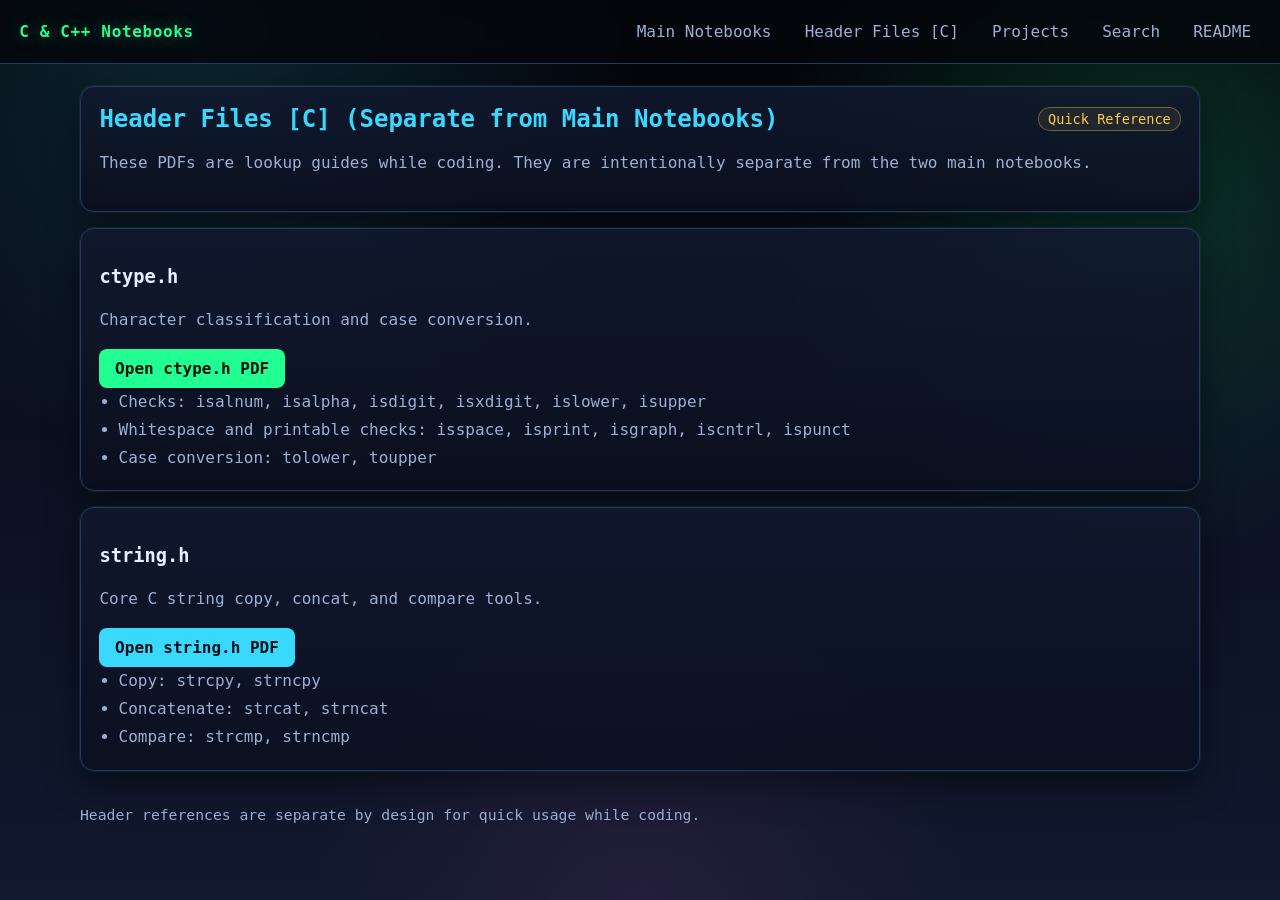
==== docs/pages/headers.html @ 9862971d "Add initial project structure with HTML, CSS, and JavaScript files - Created LICENSE file with MIT L" ====
<!doctype html>
<html lang="en">

<head>
    <meta charset="utf-8">
    <meta name="viewport" content="width=device-width, initial-scale=1">
    <title>Header Files [C] | C & C++ Notebooks</title>
    <meta name="description" content="Separate quick references for ctype.h and string.h.">
    <link rel="stylesheet" href="../assets/css/main.css">
</head>

<body>
    <div class="scanline" aria-hidden="true"></div>
    <header class="topbar">
        <a class="brand" href="../index.html">C & C++ Notebooks</a>
        <button class="menu-btn" aria-label="Toggle menu">Menu</button>
        <nav class="main-nav">
            <a href="notebooks.html">Main Notebooks</a>
            <a href="headers.html">Header Files [C]</a>
            <a href="projects.html">Projects</a>
            <a href="search.html">Search</a>
            <a href="../../README.md">README</a>
        </nav>
    </header>

    <main>
        <section class="panel reveal">
            <div class="section-heading">
                <h2>Header Files [C] (Separate from Main Notebooks)</h2>
                <span class="badge">Quick Reference</span>
            </div>
            <p class="muted">These PDFs are lookup guides while coding. They are intentionally separate from the two
                main notebooks.</p>
        </section>

        <section class="panel reveal">
            <h3>ctype.h</h3>
            <p class="muted">Character classification and case conversion.</p>
            <div class="card-actions">
                <a class="btn" href="../../Header%20Files%20%5BC%5D/ctype.h%20Header%20File%20in%20C.pdf">Open ctype.h
                    PDF</a>
            </div>
            <ul class="project-list">
                <li>Checks: isalnum, isalpha, isdigit, isxdigit, islower, isupper</li>
                <li>Whitespace and printable checks: isspace, isprint, isgraph, iscntrl, ispunct</li>
                <li>Case conversion: tolower, toupper</li>
            </ul>
        </section>

        <section class="panel reveal">
            <h3>string.h</h3>
            <p class="muted">Core C string copy, concat, and compare tools.</p>
            <div class="card-actions">
                <a class="btn btn-alt" href="../../Header%20Files%20%5BC%5D/string.h%20Header%20File%20in%20C.pdf">Open
                    string.h PDF</a>
            </div>
            <ul class="project-list">
                <li>Copy: strcpy, strncpy</li>
                <li>Concatenate: strcat, strncat</li>
                <li>Compare: strcmp, strncmp</li>
            </ul>
        </section>
    </main>

    <footer>
        <p>Header references are separate by design for quick usage while coding.</p>
    </footer>

    <script src="../assets/js/main.js"></script>
</body>

</html>
---- docs/assets/css/main.css ----
:root {
  --bg-0: #030408;
  --bg-1: #0b1020;
  --bg-2: #11192f;
  --line: #27395a;
  --text: #e6efff;
  --muted: #9db0d4;
  --green: #21ff93;
  --cyan: #39d8ff;
  --amber: #ffcb4d;
  --pink: #ff5ecf;
}

* {
  box-sizing: border-box;
}

html,
body {
  min-height: 100%;
}

body {
  margin: 0;
  font-family: "JetBrains Mono", "Cascadia Code", "Fira Code", Consolas, monospace;
  color: var(--text);
  background:
    radial-gradient(circle at 15% 0%, rgba(57, 216, 255, 0.16), transparent 32%),
    radial-gradient(circle at 90% 20%, rgba(33, 255, 147, 0.16), transparent 28%),
    radial-gradient(circle at 50% 100%, rgba(255, 94, 207, 0.08), transparent 30%),
    linear-gradient(180deg, var(--bg-0), var(--bg-1) 45%, var(--bg-2));
}

a {
  color: var(--cyan);
}

a:hover,
a:focus-visible {
  color: var(--green);
}

.scanline {
  pointer-events: none;
  position: fixed;
  inset: 0;
  z-index: 0;
  opacity: 0.08;
  background: repeating-linear-gradient(to bottom, rgba(255, 255, 255, 0.03) 0, rgba(255, 255, 255, 0.03) 1px, transparent 2px, transparent 4px);
}

.topbar {
  position: sticky;
  top: 0;
  z-index: 30;
  display: flex;
  gap: 1rem;
  align-items: center;
  justify-content: space-between;
  padding: 0.95rem 1.2rem;
  background: rgba(4, 6, 12, 0.85);
  border-bottom: 1px solid var(--line);
  backdrop-filter: blur(9px);
}

.brand {
  text-decoration: none;
  font-weight: 800;
  letter-spacing: 0.04em;
  color: var(--green);
  text-shadow: 0 0 18px rgba(33, 255, 147, 0.4);
}

.main-nav {
  display: flex;
  flex-wrap: wrap;
  gap: 0.85rem;
}

.main-nav a {
  text-decoration: none;
  color: var(--muted);
  border: 1px solid transparent;
  padding: 0.35rem 0.55rem;
  border-radius: 7px;
}

.main-nav a:hover,
.main-nav a:focus-visible {
  border-color: var(--line);
  color: var(--cyan);
  background: rgba(57, 216, 255, 0.08);
}

.menu-btn {
  display: none;
  color: var(--text);
  background: transparent;
  border: 1px solid var(--line);
  border-radius: 8px;
  padding: 0.4rem 0.55rem;
  font: inherit;
}

main {
  position: relative;
  z-index: 1;
  width: min(1120px, 92vw);
  margin: 1.4rem auto 2.2rem;
}

.hero,
.panel {
  border: 1px solid var(--line);
  border-radius: 14px;
  padding: 1.15rem;
  margin-bottom: 1rem;
  background: linear-gradient(180deg, rgba(17, 25, 47, 0.84), rgba(11, 16, 32, 0.9));
  box-shadow: 0 0 0 1px rgba(57, 216, 255, 0.08), 0 14px 36px rgba(0, 0, 0, 0.42);
}

.hero {
  min-height: 250px;
  display: grid;
  align-content: center;
}

.terminal-tag {
  margin: 0 0 0.4rem;
  color: var(--green);
}

h1 {
  margin: 0.15rem 0 0.7rem;
  font-size: clamp(1.6rem, 4vw, 2.8rem);
  line-height: 1.2;
}

h2 {
  margin: 0;
  color: var(--cyan);
}

.hero-copy,
.muted,
.list-sub {
  color: var(--muted);
  line-height: 1.7;
}

.section-heading {
  display: flex;
  flex-wrap: wrap;
  gap: 0.5rem;
  align-items: center;
  justify-content: space-between;
  margin-bottom: 0.6rem;
}

.badge {
  color: var(--amber);
  border: 1px solid rgba(255, 203, 77, 0.35);
  background: rgba(255, 203, 77, 0.08);
  border-radius: 999px;
  font-size: 0.85rem;
  padding: 0.18rem 0.55rem;
}

.cta-row,
.card-actions {
  display: flex;
  flex-wrap: wrap;
  gap: 0.65rem;
}

.btn {
  display: inline-block;
  text-decoration: none;
  background: var(--green);
  color: #04110c;
  font-weight: 800;
  border-radius: 8px;
  padding: 0.56rem 0.92rem;
  border: 1px solid rgba(33, 255, 147, 0.4);
  transition: transform 0.18s ease, box-shadow 0.18s ease;
}

.btn:hover,
.btn:focus-visible {
  transform: translateY(-1px);
  box-shadow: 0 0 0 1px rgba(33, 255, 147, 0.32), 0 0 22px rgba(33, 255, 147, 0.24);
}

.btn-alt {
  background: var(--cyan);
  border-color: rgba(57, 216, 255, 0.45);
  color: #031018;
}

.grid {
  display: grid;
  grid-template-columns: repeat(auto-fit, minmax(235px, 1fr));
  gap: 0.85rem;
}

.card {
  border: 1px solid var(--line);
  border-radius: 11px;
  padding: 0.9rem;
  background: rgba(6, 10, 19, 0.68);
}

.card h3 {
  margin-top: 0.15rem;
}

.project-list {
  margin: 0;
  padding-left: 1.2rem;
  line-height: 1.75;
  color: var(--muted);
}

.search-wrap {
  display: flex;
  gap: 0.5rem;
  flex-wrap: wrap;
  margin: 0.9rem 0 0.7rem;
}

.search-wrap input {
  flex: 1 1 260px;
  background: rgba(7, 11, 22, 0.9);
  border: 1px solid var(--line);
  color: var(--text);
  padding: 0.58rem 0.68rem;
  border-radius: 8px;
  font: inherit;
}

.search-results {
  margin-top: 0.8rem;
  display: grid;
  gap: 0.75rem;
}

.search-item {
  border: 1px solid var(--line);
  border-radius: 10px;
  padding: 0.8rem;
  background: rgba(9, 14, 28, 0.72);
}

footer {
  width: min(1120px, 92vw);
  margin: 0 auto 1.7rem;
  font-size: 0.92rem;
  color: var(--muted);
}

.reveal {
  opacity: 0;
  transform: translateY(10px);
  transition: opacity 0.4s ease, transform 0.4s ease;
}

.reveal.in {
  opacity: 1;
  transform: translateY(0);
}

@media (max-width: 860px) {
  .menu-btn {
    display: inline-block;
  }

  .main-nav {
    display: none;
    position: absolute;
    top: 58px;
    right: 1rem;
    width: min(280px, 88vw);
    border: 1px solid var(--line);
    border-radius: 10px;
    padding: 0.7rem;
    background: rgba(4, 7, 14, 0.98);
  }

  .main-nav.open {
    display: grid;
  }

  .main-nav a {
    margin: 0;
  }
}

@media (prefers-reduced-motion: reduce) {
  * {
    animation: none !important;
    transition: none !important;
  }
}
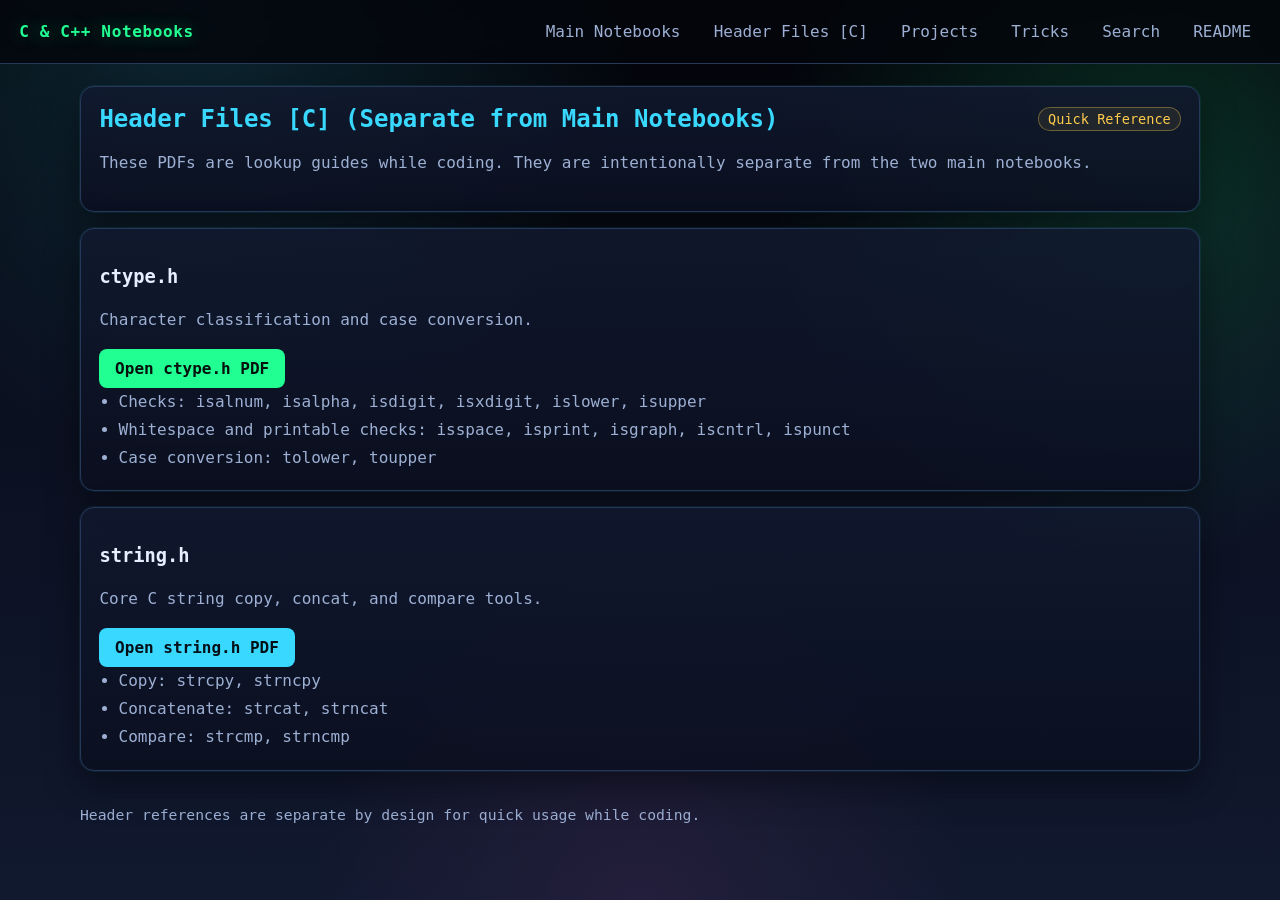
==== commit f00c55ec: "Add Tricks folder with recursion recipes and update navigation links" ====
--- a/docs/pages/headers.html
+++ b/docs/pages/headers.html
@@ -18,6 +18,7 @@
             <a href="notebooks.html">Main Notebooks</a>
             <a href="headers.html">Header Files [C]</a>
             <a href="projects.html">Projects</a>
+            <a href="tricks.html">Tricks</a>
             <a href="search.html">Search</a>
             <a href="../../README.md">README</a>
         </nav>
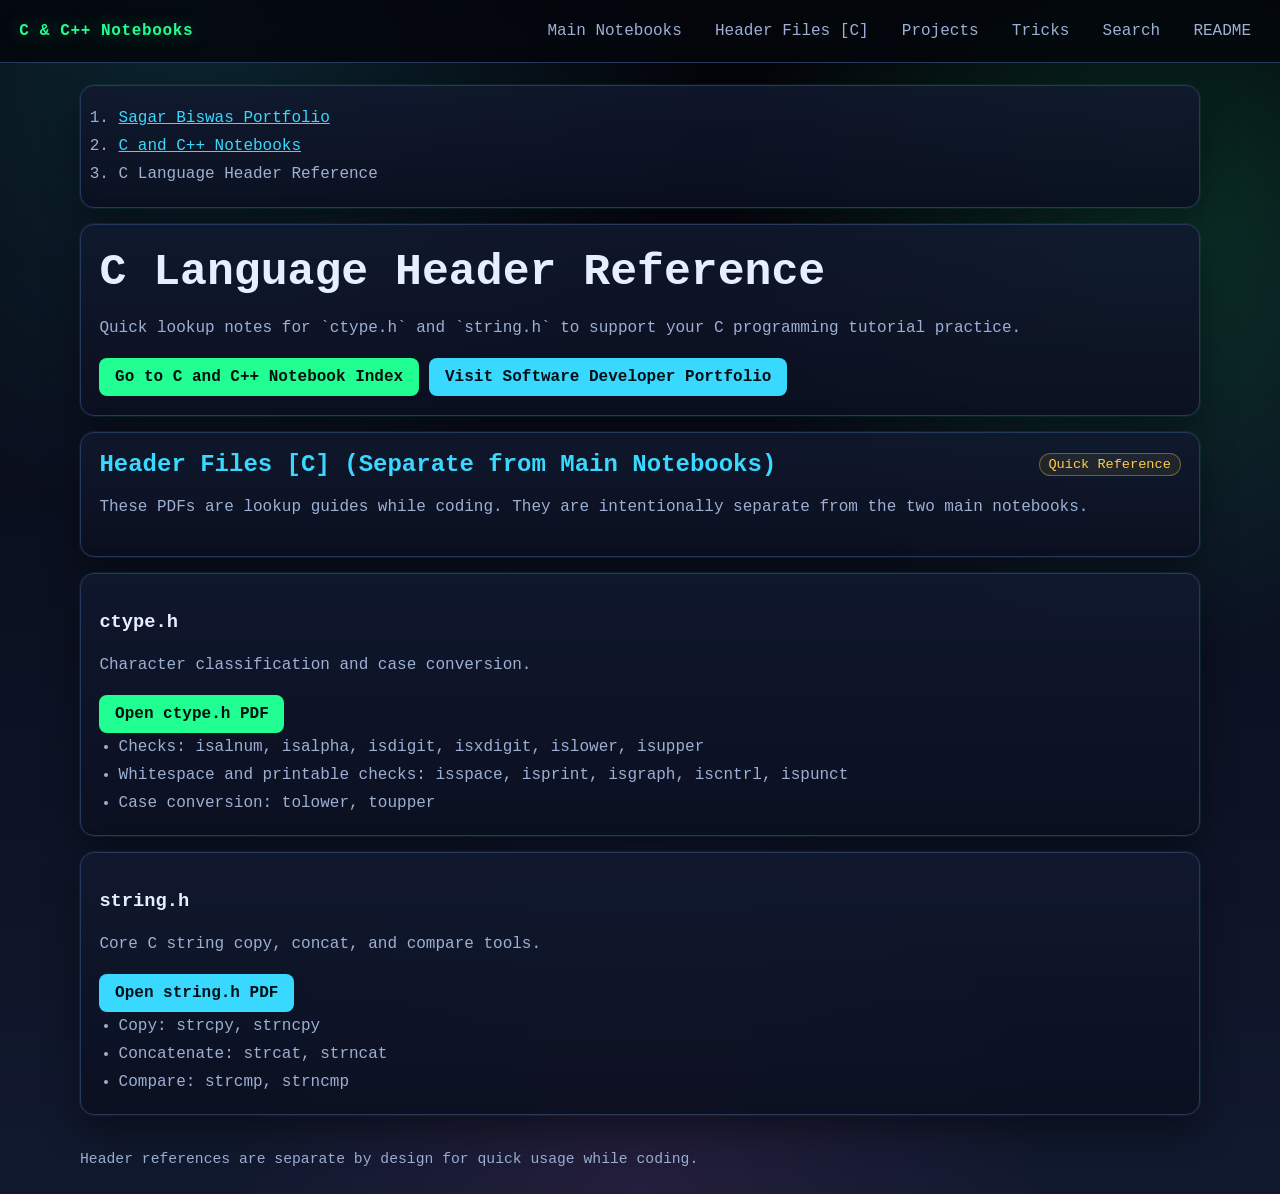
==== commit f174532f: "Enhance SEO and structure for C and C++ Notebooks - Updated HTML metadata for improved SEO across al" ====
--- a/docs/pages/headers.html
+++ b/docs/pages/headers.html
@@ -4,8 +4,61 @@
 <head>
     <meta charset="utf-8">
     <meta name="viewport" content="width=device-width, initial-scale=1">
-    <title>Header Files [C] | C & C++ Notebooks</title>
-    <meta name="description" content="Separate quick references for ctype.h and string.h.">
+    <title>C Language Header Reference | ctype.h and string.h</title>
+    <meta name="description"
+        content="C language header reference for ctype.h and string.h with beginner-friendly examples and quick lookup notes for C programming practice.">
+    <meta name="robots" content="index,follow,max-image-preview:large">
+    <link rel="canonical" href="https://sagarbiswas-multihat.github.io/C_Cpp-Notebooks/pages/headers.html">
+    <link rel="alternate" type="application/atom+xml" title="C and C++ Notebooks — Sagar Biswas"
+        href="https://sagarbiswas-multihat.github.io/C_Cpp-Notebooks/feed.xml">
+    <script type="application/ld+json">
+            {
+                "@context": "https://schema.org",
+                "@type": "BreadcrumbList",
+                "itemListElement": [
+                    {
+                        "@type": "ListItem",
+                        "position": 1,
+                        "name": "Sagar Biswas Portfolio",
+                        "item": "https://sagarbiswas-multihat.github.io/"
+                    },
+                    {
+                        "@type": "ListItem",
+                        "position": 2,
+                        "name": "C and C++ Notebooks",
+                        "item": "https://sagarbiswas-multihat.github.io/C_Cpp-Notebooks/"
+                    },
+                    {
+                        "@type": "ListItem",
+                        "position": 3,
+                        "name": "C Language Header Reference",
+                        "item": "https://sagarbiswas-multihat.github.io/C_Cpp-Notebooks/pages/headers.html"
+                    }
+                ]
+            }
+        </script>
+    <script type="application/ld+json">
+            {
+                "@context": "https://schema.org",
+                "@type": "TechArticle",
+                "headline": "C Language Header Reference",
+                "description": "C language header reference for ctype.h and string.h with beginner-friendly examples and quick lookup notes for C programming practice.",
+                "author": {
+                    "@type": "Person",
+                    "name": "Sagar Biswas",
+                    "url": "https://sagarbiswas-multihat.github.io/"
+                },
+                "publisher": {
+                    "@type": "Person",
+                    "name": "Sagar Biswas"
+                },
+                "datePublished": "2026-03-15",
+                "dateModified": "2026-03-15",
+                "mainEntityOfPage": "https://sagarbiswas-multihat.github.io/C_Cpp-Notebooks/pages/headers.html",
+                "keywords": "C programming tutorial, C language examples for beginners, C header files",
+                "articleSection": "C and C++ Notebooks"
+            }
+        </script>
     <link rel="stylesheet" href="../assets/css/main.css">
 </head>
 
@@ -25,6 +78,26 @@
     </header>
 
     <main>
+        <nav aria-label="Breadcrumb" class="panel reveal" style="margin-bottom: 1rem;">
+            <ol class="project-list">
+                <li><a href="https://sagarbiswas-multihat.github.io/">Sagar Biswas Portfolio</a></li>
+                <li><a href="https://sagarbiswas-multihat.github.io/C_Cpp-Notebooks/">C and C++ Notebooks</a></li>
+                <li>C Language Header Reference</li>
+            </ol>
+        </nav>
+
+        <section class="panel reveal">
+            <h1>C Language Header Reference</h1>
+            <p class="muted">Quick lookup notes for `ctype.h` and `string.h` to support your C programming tutorial
+                practice.</p>
+            <div class="card-actions">
+                <a class="btn" href="https://sagarbiswas-multihat.github.io/C_Cpp-Notebooks/">Go to C and C++ Notebook
+                    Index</a>
+                <a class="btn btn-alt" href="https://sagarbiswas-multihat.github.io/">Visit Software Developer
+                    Portfolio</a>
+            </div>
+        </section>
+
         <section class="panel reveal">
             <div class="section-heading">
                 <h2>Header Files [C] (Separate from Main Notebooks)</h2>
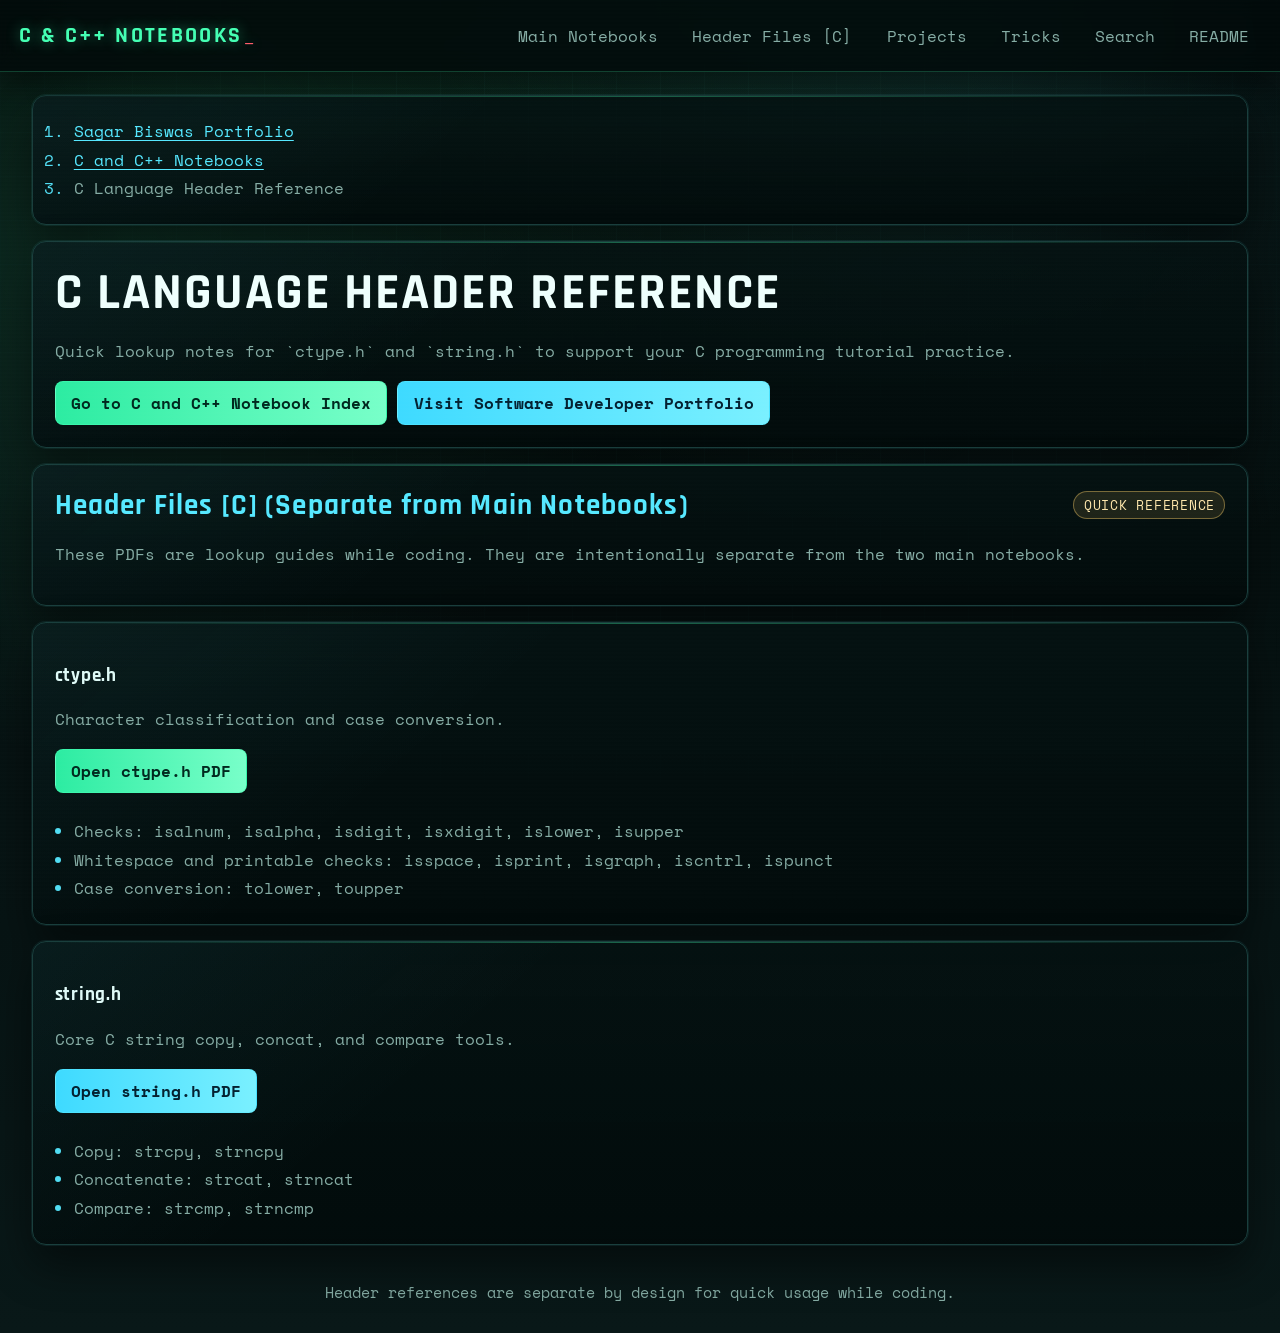
==== commit cef627c2: "Update main.css to set main width to 95% for improved responsiveness; add line breaks in headers.htm" ====
--- a/docs/pages/headers.html
+++ b/docs/pages/headers.html
@@ -114,6 +114,7 @@
                 <a class="btn" href="../../Header%20Files%20%5BC%5D/ctype.h%20Header%20File%20in%20C.pdf">Open ctype.h
                     PDF</a>
             </div>
+            <br>
             <ul class="project-list">
                 <li>Checks: isalnum, isalpha, isdigit, isxdigit, islower, isupper</li>
                 <li>Whitespace and printable checks: isspace, isprint, isgraph, iscntrl, ispunct</li>
@@ -128,6 +129,7 @@
                 <a class="btn btn-alt" href="../../Header%20Files%20%5BC%5D/string.h%20Header%20File%20in%20C.pdf">Open
                     string.h PDF</a>
             </div>
+            <br>
             <ul class="project-list">
                 <li>Copy: strcpy, strncpy</li>
                 <li>Concatenate: strcat, strncat</li>
--- a/docs/assets/css/main.css
+++ b/docs/assets/css/main.css
@@ -1,14 +1,19 @@
+@import url("https://fonts.googleapis.com/css2?family=Rajdhani:wght@500;700&family=Space+Mono:wght@400;700&display=swap");
+
 :root {
-  --bg-0: #030408;
-  --bg-1: #0b1020;
-  --bg-2: #11192f;
-  --line: #27395a;
-  --text: #e6efff;
-  --muted: #9db0d4;
-  --green: #21ff93;
-  --cyan: #39d8ff;
-  --amber: #ffcb4d;
-  --pink: #ff5ecf;
+  --bg-0: #020706;
+  --bg-1: #061212;
+  --bg-2: #091818;
+  --panel: rgba(5, 18, 18, 0.84);
+  --panel-strong: rgba(2, 11, 11, 0.96);
+  --line: #1a3f3d;
+  --line-strong: #2c6d69;
+  --text: #d6eee9;
+  --muted: #86ada5;
+  --green: #44ffb3;
+  --cyan: #56e8ff;
+  --amber: #ffd26a;
+  --danger: #ff5f6d;
 }
 
 * {
@@ -22,31 +27,68 @@
 
 body {
   margin: 0;
-  font-family: "JetBrains Mono", "Cascadia Code", "Fira Code", Consolas, monospace;
+  font-family: "Space Mono", "IBM Plex Mono", "Fira Code", monospace;
   color: var(--text);
   background:
-    radial-gradient(circle at 15% 0%, rgba(57, 216, 255, 0.16), transparent 32%),
-    radial-gradient(circle at 90% 20%, rgba(33, 255, 147, 0.16), transparent 28%),
-    radial-gradient(circle at 50% 100%, rgba(255, 94, 207, 0.08), transparent 30%),
-    linear-gradient(180deg, var(--bg-0), var(--bg-1) 45%, var(--bg-2));
+    radial-gradient(circle at 78% 2%, rgba(86, 232, 255, 0.1), transparent 35%),
+    radial-gradient(circle at 10% 18%, rgba(68, 255, 179, 0.14), transparent 33%),
+    linear-gradient(180deg, var(--bg-0), var(--bg-1) 54%, var(--bg-2));
+  position: relative;
+}
+
+body::before,
+body::after {
+  content: "";
+  position: fixed;
+  inset: 0;
+  pointer-events: none;
+  z-index: -1;
+}
+
+body::before {
+  background-image:
+    linear-gradient(rgba(40, 103, 99, 0.09) 1px, transparent 1px),
+    linear-gradient(90deg, rgba(40, 103, 99, 0.09) 1px, transparent 1px);
+  background-size: 44px 44px;
+  mask-image: radial-gradient(circle at 50% 0%, black 15%, transparent 85%);
+}
+
+body::after {
+  background: radial-gradient(circle at 50% -12%, rgba(68, 255, 179, 0.26), transparent 55%);
+  opacity: 0.5;
 }
 
 a {
   color: var(--cyan);
+  text-decoration-thickness: 1px;
+  text-underline-offset: 0.17em;
 }
 
 a:hover,
 a:focus-visible {
   color: var(--green);
+}
+
+a:focus-visible,
+button:focus-visible,
+input:focus-visible {
+  outline: 2px solid rgba(86, 232, 255, 0.8);
+  outline-offset: 2px;
 }
 
 .scanline {
   pointer-events: none;
   position: fixed;
   inset: 0;
-  z-index: 0;
-  opacity: 0.08;
-  background: repeating-linear-gradient(to bottom, rgba(255, 255, 255, 0.03) 0, rgba(255, 255, 255, 0.03) 1px, transparent 2px, transparent 4px);
+  z-index: 40;
+  opacity: 0.11;
+  mix-blend-mode: screen;
+  background: repeating-linear-gradient(to bottom,
+      rgba(255, 255, 255, 0.03) 0,
+      rgba(255, 255, 255, 0.03) 1px,
+      transparent 2px,
+      transparent 4px);
+  animation: scan-drift 14s linear infinite;
 }
 
 .topbar {
@@ -57,55 +99,68 @@
   gap: 1rem;
   align-items: center;
   justify-content: space-between;
-  padding: 0.95rem 1.2rem;
-  background: rgba(4, 6, 12, 0.85);
-  border-bottom: 1px solid var(--line);
-  backdrop-filter: blur(9px);
+  padding: 1rem 1.2rem;
+  background: rgba(2, 10, 10, 0.86);
+  border-bottom: 1px solid rgba(68, 255, 179, 0.22);
+  backdrop-filter: blur(10px);
+  box-shadow: 0 12px 30px rgba(0, 0, 0, 0.46);
 }
 
 .brand {
   text-decoration: none;
-  font-weight: 800;
-  letter-spacing: 0.04em;
+  font-family: "Rajdhani", "Arial Narrow", sans-serif;
+  font-size: clamp(1.1rem, 2.3vw, 1.35rem);
+  font-weight: 700;
+  text-transform: uppercase;
+  letter-spacing: 0.11em;
   color: var(--green);
-  text-shadow: 0 0 18px rgba(33, 255, 147, 0.4);
+  text-shadow: 0 0 14px rgba(68, 255, 179, 0.44);
+  position: relative;
+}
+
+.brand::after {
+  content: "_";
+  color: var(--danger);
+  margin-left: 0.16rem;
+  animation: cursor-blink 1.2s steps(1) infinite;
 }
 
 .main-nav {
   display: flex;
   flex-wrap: wrap;
-  gap: 0.85rem;
+  gap: 0.72rem;
 }
 
 .main-nav a {
   text-decoration: none;
   color: var(--muted);
   border: 1px solid transparent;
-  padding: 0.35rem 0.55rem;
-  border-radius: 7px;
+  border-radius: 8px;
+  padding: 0.42rem 0.65rem;
+  transition: color 0.24s ease, border-color 0.24s ease, background 0.24s ease;
 }
 
 .main-nav a:hover,
 .main-nav a:focus-visible {
-  border-color: var(--line);
-  color: var(--cyan);
-  background: rgba(57, 216, 255, 0.08);
+  border-color: var(--line-strong);
+  color: var(--text);
+  background: rgba(68, 255, 179, 0.08);
 }
 
 .menu-btn {
   display: none;
   color: var(--text);
-  background: transparent;
+  background: rgba(3, 14, 14, 0.75);
   border: 1px solid var(--line);
   border-radius: 8px;
-  padding: 0.4rem 0.55rem;
+  padding: 0.4rem 0.62rem;
   font: inherit;
 }
 
 main {
   position: relative;
   z-index: 1;
-  width: min(1120px, 92vw);
+  width: 95%;
   margin: 1.4rem auto 2.2rem;
 }
 
@@ -113,39 +168,79 @@
 .panel {
   border: 1px solid var(--line);
   border-radius: 14px;
-  padding: 1.15rem;
+  padding: clamp(1rem, 2.2vw, 1.35rem);
   margin-bottom: 1rem;
-  background: linear-gradient(180deg, rgba(17, 25, 47, 0.84), rgba(11, 16, 32, 0.9));
-  box-shadow: 0 0 0 1px rgba(57, 216, 255, 0.08), 0 14px 36px rgba(0, 0, 0, 0.42);
+  background:
+    linear-gradient(140deg, rgba(86, 232, 255, 0.05), transparent 35%),
+    linear-gradient(180deg, var(--panel), var(--panel-strong));
+  box-shadow:
+    0 0 0 1px rgba(86, 232, 255, 0.08),
+    0 20px 44px rgba(0, 0, 0, 0.48);
+  position: relative;
+  overflow: hidden;
+}
+
+.panel::before,
+.hero::before {
+  content: "";
+  position: absolute;
+  top: 0;
+  left: 0;
+  width: 100%;
+  height: 1px;
+  background: linear-gradient(90deg, transparent, rgba(68, 255, 179, 0.65), transparent);
+  opacity: 0.55;
 }
 
 .hero {
-  min-height: 250px;
+  min-height: 320px;
   display: grid;
   align-content: center;
+  gap: 0.55rem;
+  background:
+    radial-gradient(circle at 84% 12%, rgba(255, 95, 109, 0.2), transparent 24%),
+    radial-gradient(circle at 18% 85%, rgba(68, 255, 179, 0.2), transparent 25%),
+    linear-gradient(180deg, rgba(5, 21, 21, 0.88), rgba(4, 12, 13, 0.98));
 }
 
 .terminal-tag {
-  margin: 0 0 0.4rem;
+  margin: 0;
   color: var(--green);
+  letter-spacing: 0.05em;
+  text-shadow: 0 0 14px rgba(68, 255, 179, 0.38);
+}
+
+h1,
+h2,
+h3 {
+  font-family: "Rajdhani", "Arial Narrow", sans-serif;
+  letter-spacing: 0.04em;
 }
 
 h1 {
-  margin: 0.15rem 0 0.7rem;
-  font-size: clamp(1.6rem, 4vw, 2.8rem);
-  line-height: 1.2;
+  margin: 0.12rem 0 0.66rem;
+  font-size: clamp(1.8rem, 4.3vw, 3.2rem);
+  line-height: 1.08;
+  text-transform: uppercase;
+  color: #eefffd;
 }
 
 h2 {
   margin: 0;
   color: var(--cyan);
+  font-size: clamp(1.3rem, 2.5vw, 1.8rem);
+}
+
+h3 {
+  color: #dffaf7;
 }
 
 .hero-copy,
 .muted,
-.list-sub {
+.list-sub,
+p {
   color: var(--muted);
-  line-height: 1.7;
+  line-height: 1.75;
 }
 
 .section-heading {
@@ -154,16 +249,18 @@
   gap: 0.5rem;
   align-items: center;
   justify-content: space-between;
-  margin-bottom: 0.6rem;
+  margin-bottom: 0.65rem;
 }
 
 .badge {
-  color: var(--amber);
-  border: 1px solid rgba(255, 203, 77, 0.35);
-  background: rgba(255, 203, 77, 0.08);
+  color: #ffe8ad;
+  border: 1px solid rgba(255, 210, 106, 0.4);
+  background: rgba(255, 210, 106, 0.11);
   border-radius: 999px;
-  font-size: 0.85rem;
-  padding: 0.18rem 0.55rem;
+  font-size: 0.79rem;
+  letter-spacing: 0.06em;
+  text-transform: uppercase;
+  padding: 0.22rem 0.58rem;
 }
 
 .cta-row,
@@ -176,49 +273,64 @@
 .btn {
   display: inline-block;
   text-decoration: none;
-  background: var(--green);
-  color: #04110c;
-  font-weight: 800;
+  background: linear-gradient(90deg, #2ceca2, #78ffc9);
+  color: #01291f;
+  font-weight: 700;
   border-radius: 8px;
-  padding: 0.56rem 0.92rem;
-  border: 1px solid rgba(33, 255, 147, 0.4);
-  transition: transform 0.18s ease, box-shadow 0.18s ease;
+  padding: 0.57rem 0.95rem;
+  border: 1px solid rgba(68, 255, 179, 0.45);
+  transition: transform 0.16s ease, box-shadow 0.2s ease, filter 0.2s ease;
 }
 
 .btn:hover,
 .btn:focus-visible {
-  transform: translateY(-1px);
-  box-shadow: 0 0 0 1px rgba(33, 255, 147, 0.32), 0 0 22px rgba(33, 255, 147, 0.24);
+  transform: translateY(-2px);
+  filter: brightness(1.04);
+  box-shadow:
+    0 0 0 1px rgba(68, 255, 179, 0.38),
+    0 0 22px rgba(68, 255, 179, 0.22);
 }
 
 .btn-alt {
-  background: var(--cyan);
-  border-color: rgba(57, 216, 255, 0.45);
-  color: #031018;
+  background: linear-gradient(90deg, #3edaff, #7af0ff);
+  border-color: rgba(86, 232, 255, 0.48);
+  color: #042131;
 }
 
 .grid {
   display: grid;
   grid-template-columns: repeat(auto-fit, minmax(235px, 1fr));
-  gap: 0.85rem;
+  gap: 0.9rem;
 }
 
 .card {
-  border: 1px solid var(--line);
-  border-radius: 11px;
-  padding: 0.9rem;
-  background: rgba(6, 10, 19, 0.68);
+  border: 1px solid rgba(44, 109, 105, 0.72);
+  border-radius: 12px;
+  padding: 0.95rem;
+  background:
+    linear-gradient(170deg, rgba(86, 232, 255, 0.07), transparent 35%),
+    rgba(3, 15, 16, 0.84);
+  transition: transform 0.2s ease, border-color 0.2s ease;
+}
+
+.card:hover {
+  transform: translateY(-2px);
+  border-color: rgba(68, 255, 179, 0.68);
 }
 
 .card h3 {
-  margin-top: 0.15rem;
+  margin-top: 0.1rem;
 }
 
 .project-list {
   margin: 0;
   padding-left: 1.2rem;
-  line-height: 1.75;
+  line-height: 1.78;
   color: var(--muted);
+}
+
+.project-list li::marker {
+  color: rgba(86, 232, 255, 0.95);
 }
 
 .search-wrap {
@@ -230,10 +342,10 @@
 
 .search-wrap input {
   flex: 1 1 260px;
-  background: rgba(7, 11, 22, 0.9);
-  border: 1px solid var(--line);
+  background: rgba(2, 12, 13, 0.94);
+  border: 1px solid rgba(44, 109, 105, 0.9);
   color: var(--text);
-  padding: 0.58rem 0.68rem;
+  padding: 0.62rem 0.72rem;
   border-radius: 8px;
   font: inherit;
 }
@@ -245,28 +357,68 @@
 }
 
 .search-item {
-  border: 1px solid var(--line);
+  border: 1px solid rgba(44, 109, 105, 0.92);
   border-radius: 10px;
   padding: 0.8rem;
-  background: rgba(9, 14, 28, 0.72);
+  background: rgba(3, 13, 14, 0.88);
 }
 
 footer {
-  width: min(1120px, 92vw);
-  margin: 0 auto 1.7rem;
-  font-size: 0.92rem;
+  width: min(1140px, 92vw);
+  margin: 0 auto 1.75rem;
+  font-size: 0.91rem;
   color: var(--muted);
+  text-align: center;
 }
 
 .reveal {
   opacity: 0;
-  transform: translateY(10px);
-  transition: opacity 0.4s ease, transform 0.4s ease;
+  transform: translateY(14px) scale(0.99);
+  transition: opacity 0.52s ease, transform 0.52s ease;
 }
 
 .reveal.in {
   opacity: 1;
-  transform: translateY(0);
+  transform: translateY(0) scale(1);
+}
+
+.reveal:nth-of-type(2) {
+  transition-delay: 0.05s;
+}
+
+.reveal:nth-of-type(3) {
+  transition-delay: 0.1s;
+}
+
+.reveal:nth-of-type(4) {
+  transition-delay: 0.14s;
+}
+
+.reveal:nth-of-type(5) {
+  transition-delay: 0.18s;
+}
+
+@keyframes scan-drift {
+  from {
+    transform: translateY(0);
+  }
+
+  to {
+    transform: translateY(4px);
+  }
+}
+
+@keyframes cursor-blink {
+
+  0%,
+  48% {
+    opacity: 1;
+  }
+
+  50%,
+  100% {
+    opacity: 0.18;
+  }
 }
 
 @media (max-width: 860px) {
@@ -277,13 +429,13 @@
   .main-nav {
     display: none;
     position: absolute;
-    top: 58px;
+    top: 60px;
     right: 1rem;
-    width: min(280px, 88vw);
+    width: min(292px, 88vw);
     border: 1px solid var(--line);
     border-radius: 10px;
-    padding: 0.7rem;
-    background: rgba(4, 7, 14, 0.98);
+    padding: 0.72rem;
+    background: rgba(1, 9, 9, 0.98);
   }
 
   .main-nav.open {
@@ -292,6 +444,24 @@
 
   .main-nav a {
     margin: 0;
+  }
+
+  .hero {
+    min-height: 260px;
+  }
+}
+
+@media (max-width: 560px) {
+  h1 {
+    letter-spacing: 0.03em;
+  }
+
+  .topbar {
+    padding: 0.88rem 0.9rem;
+  }
+
+  main {
+    width: min(1140px, 94vw);
   }
 }
 
